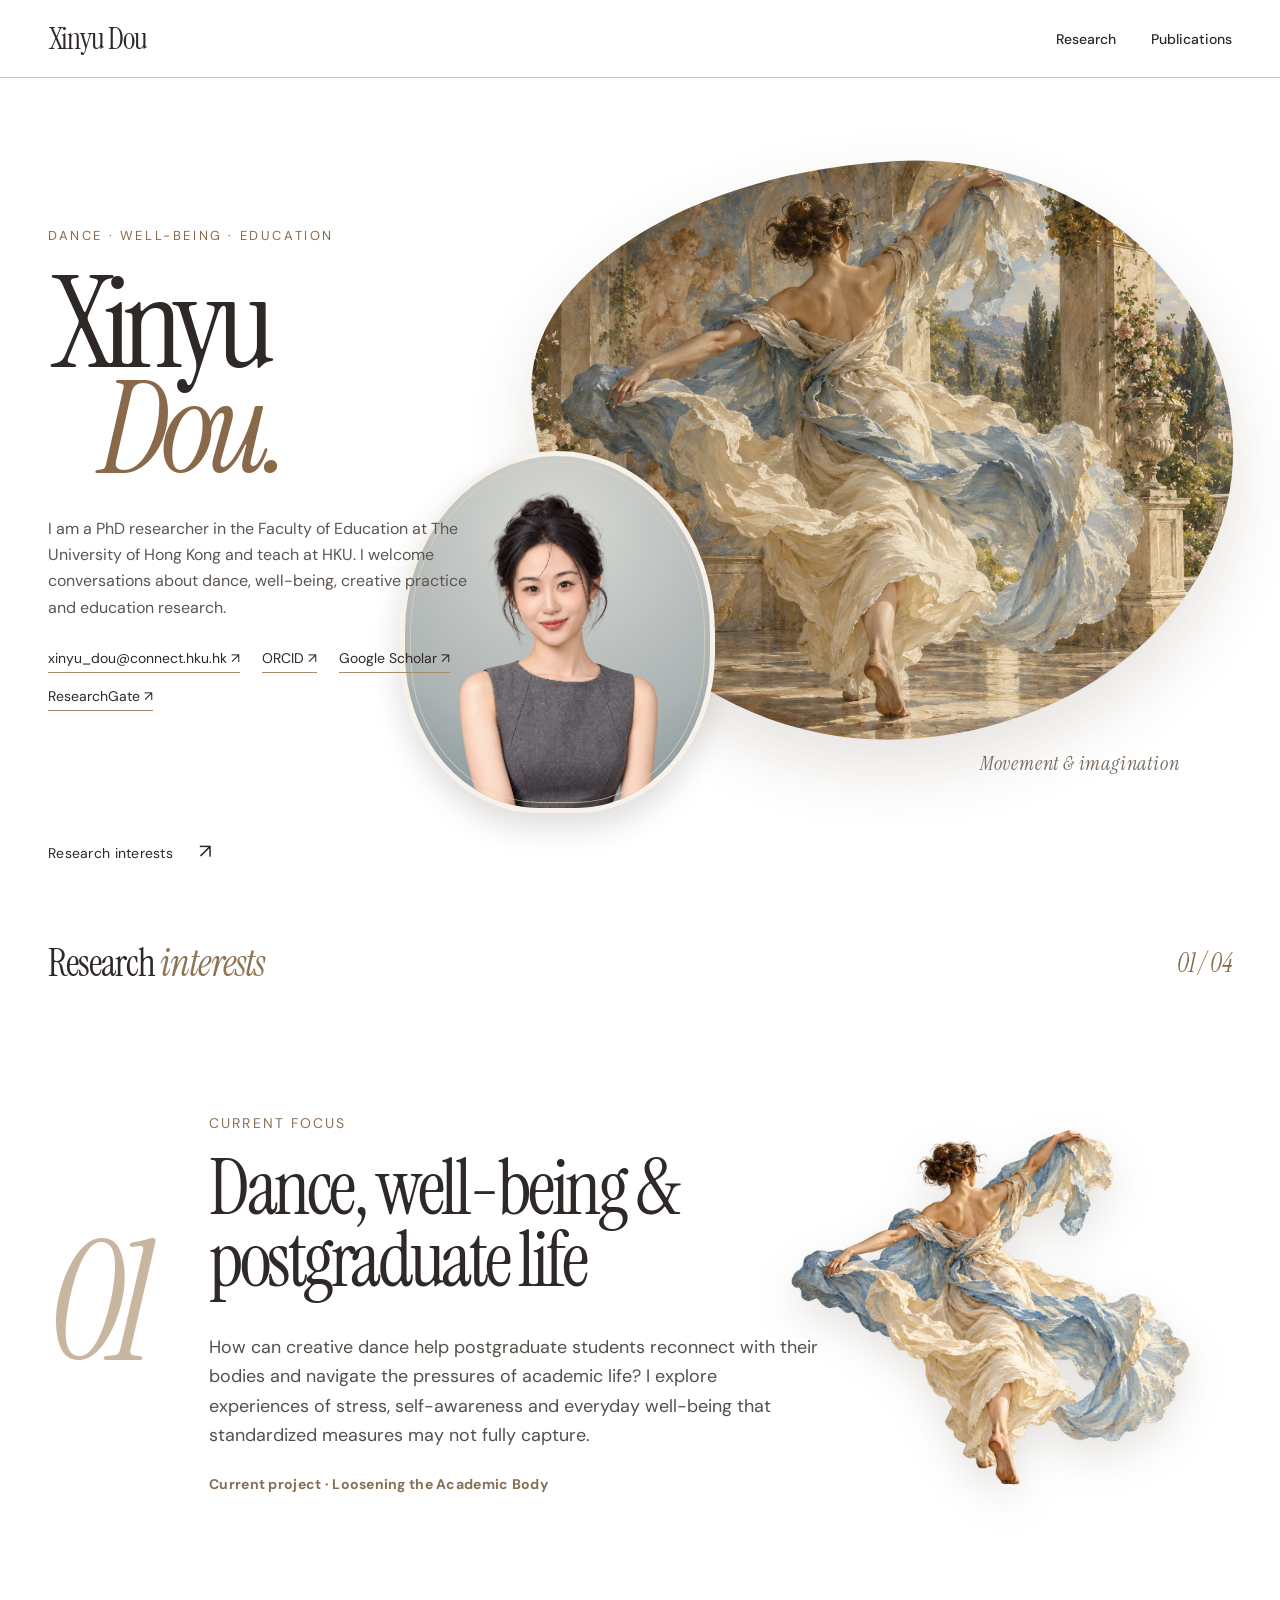
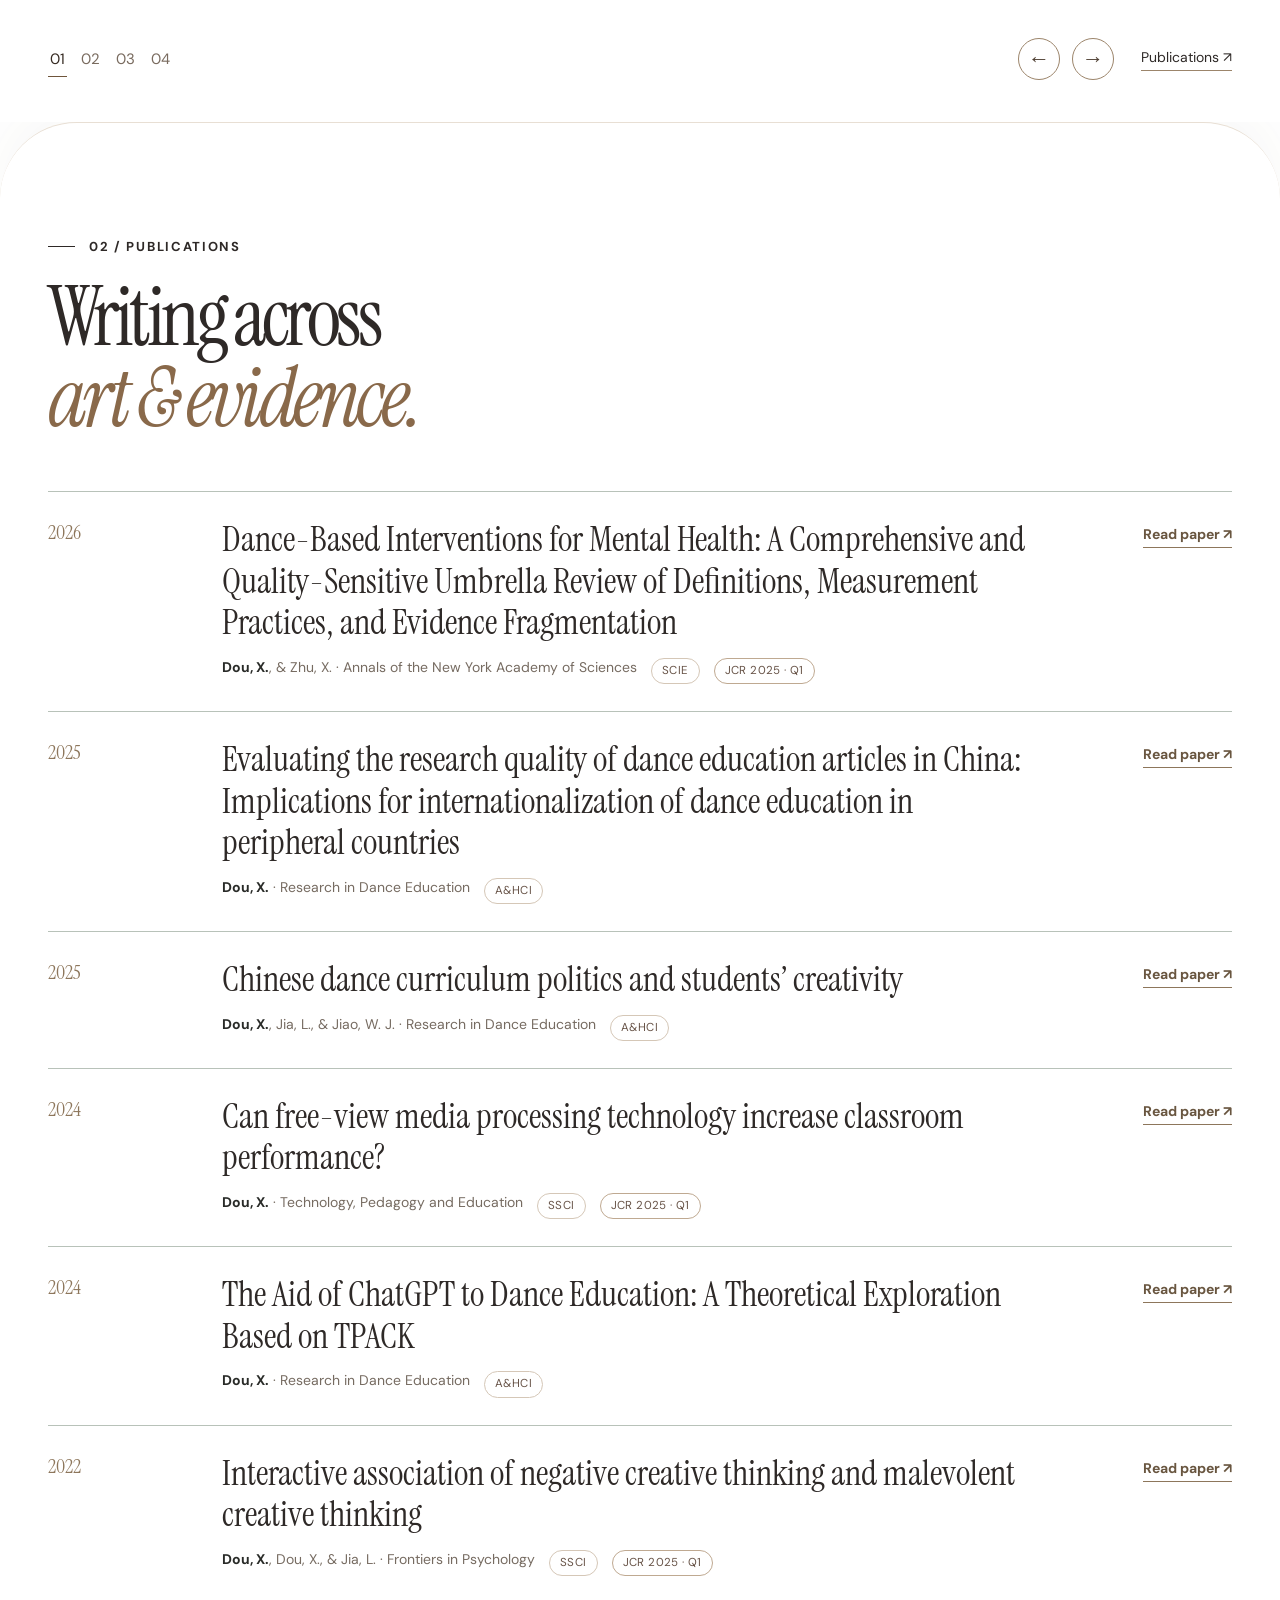
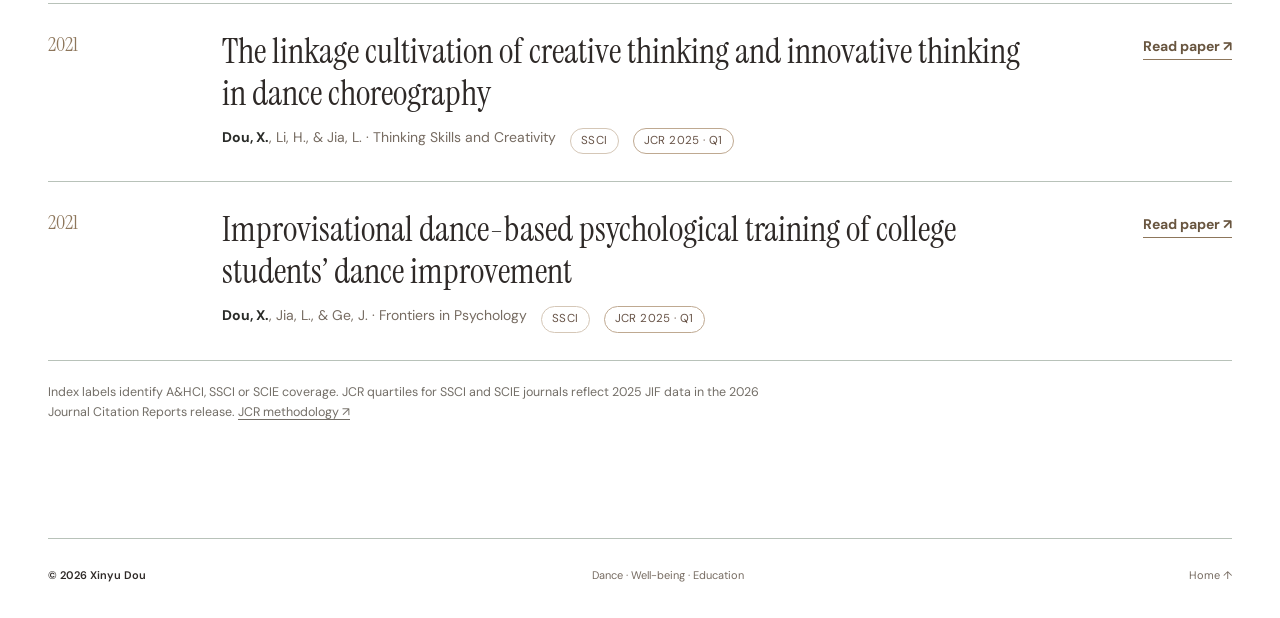
==== index.html @ aacbd39c "Publish Xinyu Dou academic website" ====
<!doctype html>
<html lang="en">
<head>
  <meta charset="utf-8">
  <meta name="viewport" content="width=device-width, initial-scale=1">
  <meta name="theme-color" content="#f6f1e9">
  <meta name="description" content="Xinyu Dou studies dance, well-being, creativity and education. Explore her research, publications and current project, Loosening the Academic Body.">
  <title>Xinyu Dou — Dance, Well-being & Education</title>
  <link rel="icon" href="data:image/svg+xml,%3Csvg xmlns='http://www.w3.org/2000/svg' viewBox='0 0 64 64'%3E%3Crect width='64' height='64' rx='32' fill='%231e2929'/%3E%3Ctext x='32' y='43' text-anchor='middle' fill='%23f5f1e9' font-family='Georgia' font-size='34'%3EX%3C/text%3E%3C/svg%3E">
  <link rel="stylesheet" href="style.css">
</head>
<body class="home">
  <header class="site-header"><div class="container header-inner">
    <a class="brand" href="#home" aria-label="Xinyu Dou, home">Xinyu Dou</a>
    <nav aria-label="Main navigation"><a href="#research">Research</a><a href="#publications">Publications</a></nav>
  </div></header>
  <main>
    <section class="hero" id="home" aria-labelledby="hero-heading">
      <div class="container hero-inner">
        <div class="hero-composition">
          <div class="hero-content">
            <p class="hero-kicker">Dance · Well-being · Education</p>
            <h1 id="hero-heading">Xinyu<br><em>Dou.</em></h1>
            <p class="hero-lead">I am a PhD researcher in the Faculty of Education at The University of Hong Kong and teach at HKU. I welcome conversations about dance, well-being, creative practice and education research.</p>
            <div class="hero-links" aria-label="Contact and academic profiles"><a href="mailto:xinyu_dou@connect.hku.hk">xinyu_dou@connect.hku.hk ↗</a><a href="https://orcid.org/0000-0001-5533-6642" target="_blank" rel="noopener noreferrer">ORCID ↗</a><a href="https://scholar.google.com/citations?hl=zh-CN&amp;user=8hq6ZG4AAAAJ" target="_blank" rel="noopener noreferrer">Google Scholar ↗</a><a href="https://www.researchgate.net/profile/Xinyu-Dou-6" target="_blank" rel="noopener noreferrer">ResearchGate ↗</a></div>
          </div>
          <figure class="hero-art hero-portrait"><div class="hero-painting"><img src="dance-allegory.webp" alt="Oil painting of a dancer turning beneath classical arches, with flowing blue and ivory fabric" width="1536" height="1024"></div><div class="portrait-medallion"><img src="xinyu-cutout.webp" alt="Portrait of Xinyu Dou" width="1122" height="1402"></div><figcaption>Movement &amp; imagination</figcaption></figure>
        </div>
        <a class="hero-next" href="#research">Research interests <span aria-hidden="true">↗</span></a>
      </div>
    </section>

    <section class="research" id="research" aria-labelledby="research-heading" tabindex="0">
      <div class="research-stage-top container"><h2 id="research-heading">Research <em>interests</em></h2><span id="research-position" aria-live="polite">01 / 04</span></div>
      <div class="research-stage" aria-live="off" data-active="1">
        <article class="research-panel is-active" id="interest-1"><div class="container panel-inner"><span class="panel-index">01</span><div class="panel-copy"><span class="panel-overline">Current focus</span><h3>Dance, well-being &amp; postgraduate life</h3><p>How can creative dance help postgraduate students reconnect with their bodies and navigate the pressures of academic life? I explore experiences of stress, self-awareness and everyday well-being that standardized measures may not fully capture.</p><span class="project">Current project · Loosening the Academic Body</span></div></div></article>
        <article class="research-panel" id="interest-2" aria-hidden="true" inert><div class="container panel-inner"><span class="panel-index">02</span><div class="panel-copy"><h3>Creativity &amp; mental health</h3><p>Evidence synthesis on creative activities, psychological well-being and how both are defined and measured.</p></div></div></article>
        <article class="research-panel" id="interest-3" aria-hidden="true" inert><div class="container panel-inner"><span class="panel-index">03</span><div class="panel-copy"><h3>Dance education &amp; research quality</h3><p>Creative thinking, curricula and stronger conceptual and methodological foundations for dance research.</p></div></div></article>
        <article class="research-panel" id="interest-4" aria-hidden="true" inert><div class="container panel-inner"><span class="panel-index">04</span><div class="panel-copy"><h3>Technology-enhanced dance learning</h3><p>Digital media and AI in dance education, with artistic and embodied learning kept in view.</p></div></div></article>
        <figure class="research-art" role="img" aria-label="A dancer moving beneath classical arches"><div class="art-scene is-active" aria-hidden="true"><img class="art-person" src="research-dance-person.webp" alt="" decoding="async"></div><div class="art-scene" aria-hidden="true"><img class="art-person" src="research-creativity-person.webp" alt="" decoding="async"></div><div class="art-scene" aria-hidden="true"><img class="art-person" src="research-education-person.webp" alt="" decoding="async"></div><div class="art-scene" aria-hidden="true"><img class="art-person" src="research-technology-person.webp" alt="" decoding="async"></div></figure>
      </div>
      <div class="research-stage-bottom container"><div class="research-dots" role="group" aria-label="Choose research interest"><button type="button" class="is-active" aria-label="Show interest 1" aria-current="true">01</button><button type="button" aria-label="Show interest 2">02</button><button type="button" aria-label="Show interest 3">03</button><button type="button" aria-label="Show interest 4">04</button></div><div class="research-controls"><button type="button" id="interest-prev" aria-label="Previous research interest">←</button><button type="button" id="interest-next" aria-label="Next research interest">→</button><a href="#publications">Publications ↗</a></div></div>
    </section>

    <section class="section publication" id="publications" aria-labelledby="pub-heading"><div class="container">
      <div class="section-top"><div><div class="eyebrow">02 / Publications</div><h2 id="pub-heading">Writing across<br><em>art & evidence.</em></h2></div></div>
      <div class="pub-list">
        <article class="pub-item"><span class="pub-year">2026</span><div><h3>Dance-Based Interventions for Mental Health: A Comprehensive and Quality-Sensitive Umbrella Review of Definitions, Measurement Practices, and Evidence Fragmentation</h3><p><strong class="author-self">Dou, X.</strong>, & Zhu, X. · Annals of the New York Academy of Sciences <span class="index-badge">SCIE</span> <span class="jcr">JCR 2025 · Q1</span></p></div><a class="doi" href="https://doi.org/10.1111/nyas.70358" target="_blank" rel="noopener noreferrer" aria-label="Open DOI for Dance-Based Interventions for Mental Health">Read paper ↗</a></article>
        <article class="pub-item"><span class="pub-year">2025</span><div><h3>Evaluating the research quality of dance education articles in China: Implications for internationalization of dance education in peripheral countries</h3><p><strong class="author-self">Dou, X.</strong> · Research in Dance Education <span class="index-badge">A&amp;HCI</span></p></div><a class="doi" href="https://doi.org/10.1080/14647893.2025.2524148" target="_blank" rel="noopener noreferrer" aria-label="Open DOI for Evaluating the research quality of dance education articles in China">Read paper ↗</a></article>
        <article class="pub-item"><span class="pub-year">2025</span><div><h3>Chinese dance curriculum politics and students’ creativity</h3><p><strong class="author-self">Dou, X.</strong>, Jia, L., & Jiao, W. J. · Research in Dance Education <span class="index-badge">A&amp;HCI</span></p></div><a class="doi" href="https://doi.org/10.1080/14647893.2025.2524118" target="_blank" rel="noopener noreferrer" aria-label="Open DOI for Chinese dance curriculum politics and students’ creativity">Read paper ↗</a></article>
        <article class="pub-item"><span class="pub-year">2024</span><div><h3>Can free-view media processing technology increase classroom performance?</h3><p><strong class="author-self">Dou, X.</strong> · Technology, Pedagogy and Education <span class="index-badge">SSCI</span> <span class="jcr">JCR 2025 · Q1</span></p></div><a class="doi" href="https://doi.org/10.1080/1475939X.2024.2342328" target="_blank" rel="noopener noreferrer" aria-label="Open DOI for free-view media processing technology paper">Read paper ↗</a></article>
        <article class="pub-item"><span class="pub-year">2024</span><div><h3>The Aid of ChatGPT to Dance Education: A Theoretical Exploration Based on TPACK</h3><p><strong class="author-self">Dou, X.</strong> · Research in Dance Education <span class="index-badge">A&amp;HCI</span></p></div><a class="doi" href="https://doi.org/10.1080/14647893.2024.2371897" target="_blank" rel="noopener noreferrer" aria-label="Open DOI for ChatGPT and dance education paper">Read paper ↗</a></article>
        <article class="pub-item"><span class="pub-year">2022</span><div><h3>Interactive association of negative creative thinking and malevolent creative thinking</h3><p><strong class="author-self">Dou, X.</strong>, Dou, X., & Jia, L. · Frontiers in Psychology <span class="index-badge">SSCI</span> <span class="jcr">JCR 2025 · Q1</span></p></div><a class="doi" href="https://doi.org/10.3389/fpsyg.2022.939672" target="_blank" rel="noopener noreferrer" aria-label="Open DOI for negative and malevolent creative thinking paper">Read paper ↗</a></article>
        <article class="pub-item"><span class="pub-year">2021</span><div><h3>The linkage cultivation of creative thinking and innovative thinking in dance choreography</h3><p><strong class="author-self">Dou, X.</strong>, Li, H., & Jia, L. · Thinking Skills and Creativity <span class="index-badge">SSCI</span> <span class="jcr">JCR 2025 · Q1</span></p></div><a class="doi" href="https://doi.org/10.1016/j.tsc.2021.100896" target="_blank" rel="noopener noreferrer" aria-label="Open DOI for creative and innovative thinking in dance choreography paper">Read paper ↗</a></article>
        <article class="pub-item"><span class="pub-year">2021</span><div><h3>Improvisational dance-based psychological training of college students’ dance improvement</h3><p><strong class="author-self">Dou, X.</strong>, Jia, L., & Ge, J. · Frontiers in Psychology <span class="index-badge">SSCI</span> <span class="jcr">JCR 2025 · Q1</span></p></div><a class="doi" href="https://doi.org/10.3389/fpsyg.2021.663223" target="_blank" rel="noopener noreferrer" aria-label="Open DOI for improvisational dance-based psychological training paper">Read paper ↗</a></article>
      </div>
      <p class="jcr-note">Index labels identify A&amp;HCI, SSCI or SCIE coverage. JCR quartiles for SSCI and SCIE journals reflect 2025 JIF data in the 2026 Journal Citation Reports release. <a href="https://clarivate.com/academia-government/blog/2024-journal-citation-reports-changes-to-rankings-and-quartiles/" target="_blank" rel="noopener noreferrer">JCR methodology ↗</a></p>
    </div></section>
  </main>
  <footer><div class="container footer-inner"><strong>© 2026 Xinyu Dou</strong><span>Dance · Well-being · Education</span><a href="index.html">Home ↑</a></div></footer>
  <script src="research.js" defer></script>
  <script src="site-motion.js" defer></script>
</body>
</html>
---- style.css ----
@import url('https://fonts.googleapis.com/css2?family=DM+Sans:wght@400;500;600;700&family=Instrument+Serif:ital@0;1&display=swap');
:root{--paper:#f7f7f3;--ink:#212421;--muted:#667069;--line:#ccd2cb;--soft:#ebeee9;--white:#fff}
*{box-sizing:border-box}
html{scroll-behavior:smooth}
body{margin:0;background:var(--paper);color:var(--ink);font-family:"DM Sans",Arial,sans-serif;-webkit-font-smoothing:antialiased}
a{color:inherit;text-decoration:none}
a:focus-visible,summary:focus-visible{outline:2px solid #708573;outline-offset:5px}
h1,h2,h3,p{margin-top:0}
.container{width:min(1360px,calc(100% - 96px));margin-inline:auto}
.eyebrow,.card-label{font-size:11px;font-weight:700;letter-spacing:.17em;text-transform:uppercase}
.eyebrow{display:flex;gap:14px;align-items:center}
.eyebrow:before{content:"";height:1px;width:27px;background:currentColor}
.accent{color:var(--muted)}
.site-header{border-bottom:1px solid var(--line)}
.header-inner{height:77px;display:flex;align-items:center;justify-content:space-between}
.brand{font:29px/1 "Instrument Serif",Georgia,serif;letter-spacing:-.035em}
.brand small{font:700 9px "DM Sans",Arial,sans-serif;letter-spacing:.19em;text-transform:uppercase;margin-left:8px;color:var(--muted)}
nav{display:flex;align-items:center;gap:35px;font-size:12px;font-weight:700}
nav a:hover{color:#6d806e}
.nav-contact{border:1px solid var(--ink);padding:11px 18px;border-radius:100px;transition:background .2s,color .2s}
.nav-contact:hover{background:var(--ink);color:var(--paper)}

.hero{overflow:hidden}
.hero-inner{position:relative;min-height:770px;display:flex;flex-direction:column}
.hero-topline{display:flex;align-items:center;justify-content:space-between;padding:31px 0;font-size:10px;font-weight:700;letter-spacing:.14em;text-transform:uppercase;color:var(--muted)}
.hero-heading-wrap{display:grid;grid-template-columns:13% 87%;align-items:start;margin:66px 0 43px}
.hero-number{font:12px "DM Sans",Arial,sans-serif;color:var(--muted);padding-top:19px;letter-spacing:.12em}
h1,h2,h3{font-family:"Instrument Serif",Georgia,serif;font-weight:400}
h1{font-size:clamp(86px,11vw,168px);line-height:.86;letter-spacing:-.065em;margin:0;white-space:nowrap}
h1 em{font-style:italic;font-weight:400;display:inline-block;margin-left:10%;color:#58695d}
.hero-bottom{display:grid;grid-template-columns:1fr .8fr;gap:9%;align-items:end;margin-left:13%}
.hero-lead{font-size:18px;line-height:1.75;max-width:490px;margin:0;color:#3f4942}
.hero-lead strong{font-weight:700;color:var(--ink)}
.hero-action{display:flex;align-items:end;gap:34px}
.hero-action>span{font-size:11px;line-height:1.65;color:var(--muted);white-space:nowrap}
.button{background:var(--ink);color:white;display:inline-flex;align-items:center;justify-content:space-between;gap:30px;min-width:198px;padding:16px 19px;border-radius:100px;font-size:12px;font-weight:700;transition:transform .2s,background .2s}
.button:hover{transform:translateY(-2px);background:#49584b}
.arrow{font-size:19px;font-weight:400;line-height:11px}
.gesture{display:block;width:110%;height:auto;max-height:160px;margin:42px -5% -1px;color:#627766;align-self:center}

.section{padding:112px 0}
.section-top{display:grid;grid-template-columns:1fr 290px;gap:80px;align-items:end;margin-bottom:53px}
.section-top h2{font-size:clamp(60px,6.5vw,102px);line-height:.97;letter-spacing:-.055em;margin:22px 0 0}
.section-top h2 em{font-style:italic;font-weight:400;color:#617464}
.section-top>p{font-size:13px;line-height:1.85;color:var(--muted);margin:0 0 5px}
.research{background:#fff}
.research-grid{border-top:1px solid var(--line)}
.feature{display:grid;grid-template-columns:13% 87%;border-bottom:1px solid var(--line);padding:43px 0 50px}
.card-label{color:var(--muted);line-height:1.5}
.feature-inner{display:grid;grid-template-columns:1.1fr .9fr;gap:28px 72px;align-items:start}
.feature h3{font-size:clamp(53px,5.2vw,78px);line-height:.99;letter-spacing:-.045em;margin:0}
.feature p{font-size:14px;line-height:1.85;color:#536057;margin:7px 0 0;max-width:450px}
.project{grid-column:1/-1;font-size:11px;font-weight:700;letter-spacing:.05em;color:#566d5a}
.side-grid{display:block}
.research-card{display:grid;grid-template-columns:13% 87%;border-bottom:1px solid var(--line);padding:34px 0;transition:background .2s}
.research-card:hover{background:#f8faf7}
.research-card .num{font:20px "Instrument Serif",Georgia,serif;color:var(--muted)}
.research-card>div{display:grid;grid-template-columns:1.1fr .9fr;gap:72px}
.research-card h3{font-size:clamp(33px,3.3vw,49px);line-height:1.08;letter-spacing:-.03em;margin:0}
.research-card p{font-size:13px;line-height:1.8;color:var(--muted);margin:3px 0 0;max-width:445px}

.publication{background:var(--soft);padding-bottom:80px}
.pub-list{border-top:1px solid #b8c2b9}
.pub-item{display:grid;grid-template-columns:13% 1fr 125px;gap:20px;border-bottom:1px solid #b8c2b9;padding:27px 0;transition:padding .2s}
.pub-item:hover{padding-left:7px}
.pub-year{font:20px "Instrument Serif",Georgia,serif;color:#667b69}
.pub-item h3{font-size:clamp(25px,2.5vw,37px);line-height:1.2;margin:0 0 9px;max-width:810px}
.pub-item p{font-size:12px;color:var(--muted);line-height:1.6;margin:0}
.doi{justify-self:end;align-self:start;border-bottom:1px solid #617464;padding-bottom:4px;margin-top:6px;color:#455d49;font-size:11px;font-weight:700;white-space:nowrap}
.doi:hover{color:#1e3322}
details{border-bottom:1px solid #b8c2b9}
details summary{list-style:none;cursor:pointer;padding:22px 0;display:flex;align-items:center;justify-content:space-between;font-size:12px;font-weight:700;color:#455d49}
details summary::-webkit-details-marker{display:none}
details summary span:last-child{font-size:21px;line-height:12px;transition:transform .2s}
details[open] summary span:last-child{transform:rotate(45deg)}
.contact-panel{background:#262d27;color:#f7f8f3;margin-top:106px;padding:48px 58px;display:grid;grid-template-columns:.95fr 1.05fr;gap:55px;align-items:end}
.contact-panel h2{font-size:clamp(50px,5.7vw,86px);line-height:1.04;letter-spacing:-.04em;margin:21px 0 0}
.contact-panel p{font-size:14px;color:#c7d1c7;line-height:1.85;max-width:540px;margin:0 0 23px}
.contact-links{display:flex;gap:27px;flex-wrap:wrap}
.contact-links a{font-size:14px;color:#e4f0df;border-bottom:1px solid #94b094;padding-bottom:5px;overflow-wrap:anywhere}
.contact-links a:hover{color:white}
footer{background:var(--soft)}
.footer-inner{border-top:1px solid #b8c2b9;padding:29px 0 36px;display:flex;justify-content:space-between;gap:20px;font-size:11px;color:var(--muted)}
.footer-inner strong{color:var(--ink);font-weight:600}

@media(max-width:1050px){
  h1{font-size:clamp(78px,10.5vw,135px)}
  .hero-bottom{grid-template-columns:1fr;gap:26px}
  .hero-action{align-items:center}
  .feature-inner,.research-card>div{gap:34px}
  .section-top{gap:35px}
  .pub-item{grid-template-columns:90px 1fr 105px}
}
@media(max-width:760px){
  .container{width:calc(100% - 38px)}
  .header-inner{height:68px}
  .brand{font-size:25px}
  nav{gap:15px}
  nav a:nth-child(2){display:none}
  .nav-contact{padding:9px 12px}
  .hero-inner{min-height:0}
  .hero-topline{padding:23px 0}
  .hero-topline span:last-child{display:none}
  .hero-heading-wrap{display:block;margin:57px 0 30px}
  .hero-number{padding:0 0 15px}
  h1{font-size:clamp(67px,13vw,105px);white-space:normal;line-height:.91}
  h1 em{margin-left:0}
  .hero-bottom{margin:0;gap:26px}
  .hero-lead{font-size:15px}
  .hero-action{justify-content:space-between;flex-wrap:wrap;gap:15px}
  .gesture{width:130%;margin:31px -15% -1px;max-height:110px}
  .section{padding:76px 0}
  .section-top{display:block;margin-bottom:36px}
  .section-top h2{font-size:clamp(58px,11vw,83px)}
  .section-top>p{margin:20px 0 0}
  .feature,.research-card{grid-template-columns:44px 1fr;gap:12px}
  .feature{padding:31px 0 35px}
  .feature-inner,.research-card>div{display:block}
  .feature h3{font-size:clamp(50px,9.5vw,75px)}
  .feature p{margin-top:22px}
  .project{margin-top:29px}
  .research-card{padding:25px 0}
  .research-card h3{font-size:37px}
  .research-card p{margin-top:13px}
  .pub-item{grid-template-columns:48px 1fr;gap:12px;padding:22px 0}
  .pub-item h3{font-size:25px}
  .doi{grid-column:2;justify-self:start;margin-top:0}
  .contact-panel{display:block;margin-top:70px;padding:31px 26px}
  .contact-panel h2{font-size:64px;margin-bottom:28px}
  .footer-inner{flex-direction:column}
}
@media(max-width:430px){
  nav a:first-child{display:none}
  h1{font-size:64px}
  .hero-action>span{font-size:10px}
  .feature h3{font-size:51px}
  .research-card h3{font-size:33px}
  .contact-panel h2{font-size:55px}
}
@media(prefers-reduced-motion:reduce){html{scroll-behavior:auto}*,*:before,*:after{transition:none!important}}

/* A quiet, type-led opening screen. */
.hero{background:#fff}
.hero-inner{min-height:calc(100svh - 78px);max-height:none;justify-content:center;padding-top:90px;padding-bottom:90px}
.hero-content{max-width:900px;margin:auto 0}
.hero-kicker{font-size:14px;letter-spacing:.12em;text-transform:uppercase;color:var(--muted);margin-bottom:30px}
.hero h1{font-size:clamp(76px,10vw,156px);line-height:1;letter-spacing:-.055em;white-space:normal}
.hero .hero-lead{font-size:19px;line-height:1.55;margin-top:32px;color:var(--muted);font-weight:400}
.hero-next{position:absolute;bottom:38px;left:0;font-size:14px;border-bottom:1px solid var(--line);padding-bottom:8px}
.hero-next span{margin-left:36px}
.hero-next:hover{border-color:var(--ink)}
@media(max-width:760px){.hero-inner{min-height:calc(100svh - 69px);padding-top:60px;padding-bottom:90px}.hero h1{font-size:clamp(65px,15vw,105px)}.hero-kicker{font-size:12px}.hero .hero-lead{font-size:17px}.hero-next{bottom:30px}}

/* An editorial gallery inspired by painted fabric and historical books. */
:root{--paper:#f6f1e9;--ink:#2e2927;--muted:#766b61;--line:#cfc2b2;--soft:#eee7dd;--white:#fffaf3}
body{background:var(--paper)}
.site-header{background:var(--paper);border-color:var(--line)}
.brand{font-size:30px}
.brand small{color:#806c55}
nav{font-size:14px;font-weight:500}
nav a:hover,.doi:hover{color:#a27948}
.nav-contact{border-radius:0;border-color:var(--line)}
.nav-contact:hover{background:var(--ink);color:var(--paper)}
.hero{background:var(--paper)}
.hero-inner{min-height:calc(100svh - 78px);padding-block:55px 75px}
.hero-composition{display:grid;grid-template-columns:minmax(0,.9fr) minmax(0,1.1fr);align-items:center;gap:clamp(20px,4vw,72px);width:100%;margin:auto 0}
.hero-content{z-index:1;margin:0;align-self:center}
.hero-kicker{font-size:13px;letter-spacing:.2em;margin-bottom:28px;color:#8b745b}
.hero h1{font-size:clamp(86px,10vw,156px);line-height:.82;letter-spacing:-.065em;white-space:normal}
.hero h1 em{font-weight:400;font-style:italic;margin-left:12%;color:#89694a}
.hero .hero-lead{font-size:18px;line-height:1.65;margin:50px 0 0 13%;color:#5d554f}
.hero-art{position:relative;margin:0;min-width:0;padding:12px;background:#e1d5c3;box-shadow:0 22px 60px #34251920}
.hero-art:before{content:"";position:absolute;inset:5px;border:1px solid #f9f0de;pointer-events:none;z-index:1}
.hero-art img{display:block;width:100%;aspect-ratio:4/5;object-fit:cover;object-position:70% center}
.hero-art figcaption{position:absolute;right:18px;bottom:-34px;font:italic 16px "Instrument Serif",Georgia,serif;color:#766b61}
.hero-next{bottom:28px;border:0;font-size:14px;letter-spacing:.02em}
.hero-next span{font-size:20px;margin-left:22px;display:inline-block;transition:transform .25s}
.hero-next:hover span{transform:translateY(5px)}
.section{padding-block:115px}
.research{background:#fffaf3}
.publication{background:#eee7dd}
.section-top h2,.contact-panel h2{font-size:clamp(58px,6.5vw,100px)}
.section-top h2 em{color:#89694a}
.section-top>p,.feature p,.research-card p,.contact-panel p{font-size:16px;line-height:1.75}
.eyebrow,.card-label{font-size:13px;letter-spacing:.13em}
.feature{grid-template-columns:16% 84%;padding-block:48px}
.feature-inner{grid-template-columns:1.1fr .9fr}
.feature h3{font-size:clamp(54px,5.4vw,86px)}
.project{font-size:13px;color:#866f55}
.research-scroll-heading{display:flex;align-items:center;justify-content:space-between;padding:40px 0 20px;font:italic 29px "Instrument Serif",Georgia,serif}
.scroll-controls{display:flex;gap:8px}
.scroll-controls button{width:42px;height:42px;border:1px solid var(--line);border-radius:50%;background:transparent;color:var(--ink);font-size:21px;cursor:pointer}
.scroll-controls button:hover{background:var(--ink);color:#fff}
.side-grid{display:flex;overflow-x:auto;scroll-snap-type:x mandatory;scrollbar-width:thin;gap:16px;padding-bottom:24px}
.research-card{flex:0 0 min(410px,82vw);min-height:280px;display:flex;flex-direction:column;justify-content:space-between;scroll-snap-align:start;border:1px solid var(--line);padding:28px 30px;background:#f6f1e9}
.research-card:hover{background:#efe5d8}
.research-card .num{font-size:23px;color:#94785c}
.research-card>div{display:block}
.research-card h3{font-size:44px}
.research-card p{margin:14px 0 0}
.pub-item h3{font-size:clamp(27px,2.7vw,39px)}
.pub-item p{font-size:14px}
.pub-year{color:#8d765b}
.doi{font-size:14px;color:#695640;border-color:#8d765b}
details summary{font-size:15px;color:#695640}
.contact-panel{background:#342e2a}
.contact-panel p{color:#dfd4c8}
.contact-links a{color:#f3e3c8;border-color:#b19774}
footer{background:#eee7dd}
@media(max-width:900px){.hero-composition{grid-template-columns:1fr 1fr}.hero h1{font-size:clamp(70px,10vw,105px)}.hero .hero-lead{margin-left:0;margin-top:32px}.hero-art img{aspect-ratio:3/4}}
@media(max-width:760px){.hero-inner{padding:42px 0 85px;min-height:calc(100svh - 69px)}.hero-composition{grid-template-columns:1fr;gap:35px}.hero-content{order:1}.hero-art{order:0;width:min(72%,360px);justify-self:end;padding:7px}.hero-art img{aspect-ratio:1.28;object-position:70% 58%}.hero-art figcaption{display:none}.hero-kicker{margin-bottom:18px;font-size:12px}.hero h1{font-size:clamp(68px,15vw,105px)}.hero h1 br{display:none}.hero h1 em{margin-left:0}.hero .hero-lead{font-size:16px;margin-top:20px}.hero-next{bottom:25px}.section{padding-block:80px}.feature{display:block}.feature-inner{display:block}.feature h3{font-size:58px}.feature p{margin-top:22px}.project{margin-top:22px}.research-card{flex-basis:min(330px,82vw);min-height:270px}.research-card h3{font-size:38px}.section-top>p{font-size:16px}.contact-panel h2{font-size:58px}}
@media(max-width:430px){.hero-art{width:78%}.hero h1{font-size:68px}.hero-kicker{letter-spacing:.12em}.research-card{padding:23px}.research-card h3{font-size:34px}}
@media(prefers-reduced-motion:no-preference){.hero-art{animation:arrive .9s ease-out both}.hero-content{animation:arrive .9s .12s ease-out both}@keyframes arrive{from{opacity:0;transform:translateY(18px)}to{opacity:1;transform:translateY(0)}}@supports(animation-timeline:view()){.research-card,.pub-item{animation:reveal linear both;animation-timeline:view();animation-range:entry 0% entry 30%}@keyframes reveal{from{opacity:.35;transform:translateY(18px)}to{opacity:1;transform:translateY(0)}}}}

/* The supplied portrait is cut out and set in a soft medallion. */
.hero-portrait{background:none;box-shadow:none;padding:0;justify-self:center;width:min(100%,520px)}
.hero-portrait:before{display:none}
.portrait-medallion{position:relative;width:100%;aspect-ratio:1/1.12;border-radius:48% 48% 7% 7%;background:radial-gradient(circle at 52% 30%,#b3c0cc 0%,#7b91aa 52%,#405776 100%);overflow:hidden;box-shadow:0 22px 65px #35404b28}
.portrait-medallion:before{content:"";position:absolute;inset:10px;border:1px solid #e6d4b3aa;border-radius:48% 48% 7% 7%;z-index:2;pointer-events:none}
.hero-portrait img{position:absolute;bottom:-12%;left:7%;width:86%;height:auto;aspect-ratio:auto;object-fit:contain;object-position:bottom;filter:none}
.hero-portrait figcaption{position:static;text-align:right;margin-top:13px;font-size:17px}
.dance-interlude{position:relative;height:min(53vw,570px);min-height:320px;overflow:hidden;background:#546376}
.dance-interlude img{width:100%;height:100%;object-fit:cover;object-position:center 55%;display:block}
.dance-interlude:after{content:"";position:absolute;inset:0;background:linear-gradient(90deg,#20273175,transparent 55%);pointer-events:none}
.dance-interlude span{position:absolute;z-index:1;left:max(5vw,30px);bottom:clamp(32px,5vw,70px);max-width:600px;color:#fff7ec;font:italic clamp(39px,5.3vw,80px)/1 "Instrument Serif",Georgia,serif;text-shadow:0 2px 16px #20263180}
@media(max-width:760px){.hero-portrait{width:min(73%,350px);justify-self:end}.portrait-medallion{aspect-ratio:1/1.04}.hero-portrait img{width:92%;left:4%;bottom:-17%}.hero-portrait figcaption{display:none}.dance-interlude{min-height:350px}.dance-interlude img{object-position:70% center}.dance-interlude span{max-width:270px}}

/* Curved, overlapping composition: the painting leads and the portrait signs it. */
.hero-inner{padding-block:55px 95px}
.hero-composition{grid-template-columns:minmax(0,.73fr) minmax(0,1.27fr);gap:0}
.hero-content{position:relative;z-index:3}
.hero-kicker{color:#876b4b}
.hero h1{font-size:clamp(86px,10vw,154px)}
.hero-portrait{position:relative;width:100%;height:clamp(460px,48vw,690px);max-width:750px;justify-self:end}
.hero-painting{position:absolute;inset:0 0 6% 7%;overflow:hidden;border-radius:54% 46% 49% 51% / 37% 51% 49% 63%;transform:rotate(-3deg);box-shadow:0 28px 65px #55402b25}
.hero-painting img{width:100%;height:100%;object-fit:cover;object-position:48% center;transform:scale(1.07) rotate(3deg)}
.portrait-medallion{position:absolute;z-index:2;left:-8%;bottom:-3%;width:34%;aspect-ratio:1/1.17;border-radius:50% 50% 44% 44%;background:radial-gradient(circle at 50% 25%,#d8d0c3,#a7a69f 72%,#6d7b88);border:7px solid var(--paper);box-shadow:0 14px 30px #40372d2c}
.portrait-medallion:before{inset:5px;border-radius:inherit}
.hero-portrait .portrait-medallion img{width:110%;left:-5%;bottom:-20%;height:auto;object-fit:contain}
.hero-portrait figcaption{position:absolute;right:7%;bottom:0;font-size:20px;letter-spacing:.04em}
.hero .hero-lead{margin-left:0}
.research{background:#fffaf3}
.research-grid{border:0}
.feature{grid-template-columns:14% 86%;border-top:1px solid var(--line);border-bottom:0;padding-block:50px 62px}
.feature-inner{grid-template-columns:1fr 1fr}
.feature h3{max-width:600px}
.research-scroll-heading{padding-top:20px}
.side-grid{gap:34px;padding:15px 6px 50px;scroll-padding:6px}
.research-card{position:relative;flex-basis:min(400px,78vw);min-height:300px;border:0;border-top:1px solid #a99170;border-radius:0;background:transparent;padding:22px 8px 15px;transition:color .2s}
.research-card:nth-child(2){margin-top:60px}
.research-card:nth-child(3){margin-top:24px}
.research-card:hover{background:transparent;color:#8b6848}
.research-card .num{font-size:30px}
.research-card h3{font-size:clamp(40px,3.4vw,53px)}
.research-card p{font-size:16px}
.publication{border-radius:7vw 7vw 0 0}
.contact-panel{border-radius:110px 18px 110px 18px;padding:65px 75px;background:#3b3937}
@media(max-width:900px){.hero h1{font-size:clamp(70px,10vw,110px)}.hero-portrait{height:clamp(380px,50vw,570px)}.portrait-medallion{width:39%}}
@media(max-width:760px){.hero-inner{padding-block:30px 80px}.hero-composition{display:flex;flex-direction:column;align-items:stretch}.hero-content{order:0}.hero-kicker{margin-bottom:18px}.hero h1{font-size:clamp(74px,15vw,108px)}.hero .hero-lead{margin-top:20px}.hero-portrait{order:1;height:clamp(300px,76vw,480px);width:88%;align-self:flex-end;margin-top:24px}.hero-painting{inset:0 0 5% 4%}.portrait-medallion{width:34%;left:-9%;bottom:-4%;border-width:5px}.hero-portrait .portrait-medallion img{width:110%;left:-5%;bottom:-20%}.hero-portrait figcaption{display:none}.hero-next{bottom:18px}.feature-inner{display:block}.feature{padding-bottom:45px}.research-card{flex-basis:min(320px,78vw);min-height:290px}.research-card:nth-child(2){margin-top:38px}.research-card:nth-child(3){margin-top:15px}.contact-panel{padding:44px 28px;border-radius:60px 10px 60px 10px}}
@media(max-width:430px){.hero-portrait{height:300px}.hero h1{font-size:70px}.hero .hero-lead{font-size:15px}.hero-next{font-size:13px}}
.orcid-inline{color:#695640;border-bottom:1px solid currentColor;text-underline-offset:3px}
.orcid-inline:hover{color:#a27948}
.hero .hero-lead{max-width:490px;font-size:16px;line-height:1.65;margin-top:34px}
.hero-links{display:flex;flex-wrap:wrap;gap:13px 22px;max-width:510px;margin-top:27px;font-size:14px;line-height:1.5}
.hero-links a{border-bottom:1px solid #a48b6b;padding-bottom:3px;overflow-wrap:anywhere}
.hero-links a:hover{color:#9a7451;border-color:currentColor}
@media(max-width:760px){.hero-inner{min-height:0}.hero .hero-lead{font-size:15px;margin-top:23px}.hero-links{font-size:14px;gap:10px 18px;margin-top:20px}.hero-next{position:static;align-self:flex-start;margin-top:35px}.hero-portrait{margin-top:30px}}

/* One research interest per vertical scroll stop. */
.research{height:100svh;overflow-y:auto;scroll-snap-type:y mandatory;overscroll-behavior-y:auto;scrollbar-width:thin;background:#f9f5ed}
.research-intro{min-height:100%;display:flex;flex-direction:column;justify-content:center;scroll-snap-align:start;scroll-snap-stop:always;padding-block:80px}
.research-intro h2{font:400 clamp(76px,9vw,148px)/.92 "Instrument Serif",Georgia,serif;letter-spacing:-.055em;margin:25px 0 20px}
.research-intro h2 em{font-weight:400;color:#8c7356}
.research-intro p{font-size:19px;color:#615a53}
.research-cue{font-size:14px;color:#846d51;margin-top:70px}
.research-panel{height:100%;min-height:650px;scroll-snap-align:start;scroll-snap-stop:always;overflow:hidden;background:#f2ebe1}
.research-panel:nth-of-type(2){background:#e9e9e5}
.research-panel:nth-of-type(3){background:#eee7dd}
.research-panel:nth-of-type(4){background:#e7e2d9}
.panel-inner{height:100%;display:grid;grid-template-columns:140px minmax(0,800px) 1fr;align-items:center;gap:clamp(24px,5vw,80px);position:relative}
.panel-index{align-self:start;margin-top:75px;font:italic 30px "Instrument Serif",Georgia,serif;color:#977d62}
.panel-copy{position:relative;z-index:1}
.panel-overline{display:block;font-size:14px;text-transform:uppercase;letter-spacing:.15em;color:#8b7255;margin-bottom:20px}
.panel-copy h3{font-size:clamp(64px,7.5vw,120px);line-height:.94;letter-spacing:-.045em;max-width:900px;margin-bottom:36px}
.panel-copy p{font-size:clamp(17px,1.4vw,21px);line-height:1.65;max-width:650px;color:#544f49}
.panel-copy .project{display:block;margin-top:24px;font-size:14px;letter-spacing:.02em}
.panel-next{align-self:end;justify-self:end;margin-bottom:60px;font-size:14px;color:#866d51;white-space:nowrap}
.research-panel:after{content:"";display:block;position:relative;width:35vw;height:35vw;max-width:520px;max-height:520px;border:1px solid #bba68e66;border-radius:48% 52% 59% 41% / 54% 38% 62% 46%;margin:-55vh -6vw 0 auto;pointer-events:none;transform:rotate(-18deg)}
.portrait-medallion{left:-11%;bottom:-6%;width:42%;aspect-ratio:1/1.15;background:radial-gradient(circle at 50% 20%,#d9d9d4,#abb3b3 65%,#7c8c94);border-width:5px}
.hero-portrait .portrait-medallion img{width:89%;left:5.5%;bottom:-5%}
@media(max-width:900px){.panel-inner{grid-template-columns:75px 1fr;gap:25px}.panel-next{position:absolute;right:0;bottom:0}.panel-index{margin-top:45px}.panel-copy h3{font-size:clamp(60px,9vw,95px)}}
@media(max-width:760px){.research{scroll-snap-type:y proximity}.research-intro{min-height:100%;padding-block:60px}.research-intro h2{font-size:clamp(70px,14vw,100px)}.research-panel{min-height:100%;height:auto}.panel-inner{display:flex;flex-direction:column;align-items:flex-start;justify-content:center;gap:25px;padding-block:85px 100px}.panel-index{margin:0;font-size:25px}.panel-copy h3{font-size:clamp(58px,11.7vw,80px);margin-bottom:25px}.panel-copy p{font-size:17px}.panel-next{right:0;bottom:22px;margin:0}.research-panel:after{display:none}.portrait-medallion{width:42%;left:-10%;bottom:-5%}.hero-portrait .portrait-medallion img{width:89%;left:5.5%;bottom:-5%}}

.site-header{position:sticky;top:0;z-index:50;background:#f6f1e9f2;backdrop-filter:blur(14px);-webkit-backdrop-filter:blur(14px)}
#home,#research,#publications{scroll-margin-top:78px}
.research{height:calc(100svh - 78px)}
@media(max-width:760px){#home,#research,#publications{scroll-margin-top:69px}.research{height:calc(100svh - 69px)}.header-inner{gap:18px}.brand{white-space:nowrap}nav{gap:18px}nav a:nth-child(2){display:inline}}
@media(max-width:430px){.brand{font-size:22px}nav{font-size:13px;gap:12px}nav a:first-child{display:inline}}

/* A single animated stage replaces the scrolling research document. */
.research{position:relative;overflow:hidden;scroll-snap-type:none;height:calc(100svh - 78px);min-height:630px;background:#f2ebe1;isolation:isolate}
.research:focus-visible{outline:2px solid #9a7451;outline-offset:-4px}
.research-stage{position:absolute;inset:0;z-index:0}
.research-stage-top,.research-stage-bottom{position:relative;z-index:5;display:flex;align-items:center;justify-content:space-between}
.research-stage-top{padding-top:42px}
.research-stage-top h2{font:400 clamp(27px,3vw,44px)/1.1 "Instrument Serif",Georgia,serif;letter-spacing:-.025em;margin:0}
.research-stage-top h2 em{font-weight:400;color:#8c7356}
.research-stage-top span{font:italic 26px "Instrument Serif",Georgia,serif;color:#886e50}
.research-stage-bottom{position:absolute;left:0;right:0;bottom:42px}
.research-panel{position:absolute;inset:0;height:100%;min-height:0;scroll-snap-align:none;opacity:0;visibility:hidden;transform:translate3d(0,7%,0) scale(.97);transition:opacity .65s ease,transform .75s cubic-bezier(.2,.7,.2,1),visibility 0s .75s;background:#f2ebe1}
.research-panel:nth-of-type(2){background:#e9e9e5}.research-panel:nth-of-type(3){background:#eee7dd}.research-panel:nth-of-type(4){background:#e7e2d9}
.research-panel.is-active{opacity:1;visibility:visible;transform:translate3d(0,0,0) scale(1);transition:opacity .65s ease,transform .75s cubic-bezier(.2,.7,.2,1),visibility 0s}
.panel-inner{height:100%;grid-template-columns:130px minmax(0,790px) 1fr;padding-top:55px;padding-bottom:70px}
.panel-index{align-self:center;margin:0;font:italic clamp(95px,13vw,210px)/1 "Instrument Serif",Georgia,serif;color:#c9b6a0;letter-spacing:-.08em}
.panel-copy h3{font-size:clamp(66px,7vw,112px)}
.research-panel:after{position:absolute;right:-5%;top:18%;margin:0;width:37vw;height:37vw;opacity:.7}
.research-dots,.research-controls{display:flex;align-items:center;gap:12px}
.research-dots button{padding:7px 2px;border:0;border-bottom:1px solid transparent;background:none;color:#796b5f;font:15px "DM Sans",Arial,sans-serif;cursor:pointer}
.research-dots button.is-active{border-color:#6f553b;color:#362a22}
.research-controls button{width:42px;height:42px;border:1px solid #9c856b;border-radius:50%;background:transparent;color:#4f4033;font-size:22px;cursor:pointer}
.research-controls button:hover,.research-controls button:focus-visible{background:#4f4033;color:white}
.research-controls a{margin-left:15px;font-size:14px;border-bottom:1px solid #9c856b;padding-bottom:4px}
@media(max-width:900px){.panel-inner{grid-template-columns:85px 1fr;gap:25px}.panel-index{font-size:110px}.panel-copy h3{font-size:clamp(56px,8vw,88px)}}
@media(max-width:760px){.research{height:calc(100svh - 69px);min-height:620px;touch-action:pan-x pinch-zoom}.research-stage-top{padding-top:28px}.research-stage-top h2{font-size:31px}.research-stage-top span{font-size:20px}.panel-inner{display:flex;flex-direction:column;align-items:flex-start;justify-content:center;gap:12px;padding-top:75px;padding-bottom:95px}.panel-index{font-size:72px;line-height:.8}.panel-copy h3{font-size:clamp(50px,10vw,73px);margin-bottom:22px}.panel-copy p{font-size:16px;line-height:1.55}.panel-overline{font-size:12px;margin-bottom:12px}.panel-copy .project{font-size:13px;margin-top:15px}.research-stage-bottom{bottom:25px}.research-controls{gap:8px}.research-controls a{display:none}.research-controls button{width:38px;height:38px}.research-dots{gap:9px}.research-dots button{font-size:13px}.research-panel:after{display:none}}
@media(max-width:430px){.research{min-height:620px}.panel-copy h3{font-size:50px}.panel-index{font-size:62px}.research-stage-top h2{font-size:29px}}
@media(max-width:760px){.research-controls a{display:inline;font-size:12px;margin-left:3px;white-space:nowrap}.research-controls button{width:34px;height:34px}.research-dots{gap:6px}.research-stage-bottom{gap:8px}}
@media(prefers-reduced-motion:reduce){.research-panel,.research-panel.is-active{transition:none;transform:none}}

/* Separate pages share one warm ivory canvas. */
body,.hero,.research,.publication,.research-panel,.research-panel:nth-of-type(2),.research-panel:nth-of-type(3),.research-panel:nth-of-type(4){background:#f6f1e9}
.research{height:calc(100svh - 78px)}
.publication{border-radius:0;min-height:calc(100svh - 78px)}
.publications-page .publication{padding-top:85px}
nav a[aria-current="page"]{color:#8f704d;border-bottom:1px solid #8f704d;padding-bottom:5px}
@media(max-width:760px){.research{height:calc(100svh - 69px)}.publications-page .publication{padding-top:68px}}

/* Horizontal gallery with a painted counterweight on the right. */
html,body,.site-header,.hero,.research,.publication,.publications-page .publication,footer{background:#fff}
.site-header{background:#fffffff2}
.research-panel,.research-panel:nth-of-type(2),.research-panel:nth-of-type(3),.research-panel:nth-of-type(4){background:transparent}
.research-panel{z-index:1;opacity:0;visibility:hidden;transform:translateX(16%);transition:opacity .6s ease,transform .75s cubic-bezier(.22,.75,.22,1),visibility 0s .75s}
.research-panel.from-left{visibility:visible;transform:translateX(-16%)}
.research-panel.from-right{visibility:visible;transform:translateX(16%)}
.research-panel.is-active{opacity:1;visibility:visible;transform:translateX(0);transition:opacity .6s ease,transform .75s cubic-bezier(.22,.75,.22,1),visibility 0s}
.research-panel.is-leaving-left{opacity:0;visibility:visible;transform:translateX(-16%)}
.research-panel.is-leaving-right{opacity:0;visibility:visible;transform:translateX(16%)}
.panel-inner{grid-template-columns:110px minmax(0,610px) 1fr;gap:clamp(22px,4vw,62px)}
.panel-copy{max-width:610px}
.panel-copy h3{font-size:clamp(60px,6vw,93px)}
.research-panel:after{display:none}
.research-art{position:absolute;z-index:0;right:5%;top:19%;width:min(37vw,540px);height:62%;margin:0;overflow:hidden;border-radius:55% 45% 51% 49% / 43% 54% 46% 57%;box-shadow:0 25px 55px #4436291c;transform:rotate(3deg);transition:transform .9s ease,border-radius .9s ease}
.research-art img{display:block;width:100%;height:100%;object-fit:cover;object-position:46% center;transform:scale(1.1) rotate(-3deg);transition:transform .9s ease,object-position .9s ease}
.research-stage[data-active="2"] .research-art{transform:rotate(-5deg);border-radius:45% 55% 58% 42% / 50% 40% 60% 50%}
.research-stage[data-active="2"] .research-art img{transform:scale(1.22) translateX(-5%)}
.research-stage[data-active="3"] .research-art{transform:rotate(6deg);border-radius:60% 40% 42% 58% / 42% 59% 41% 58%}
.research-stage[data-active="3"] .research-art img{transform:scale(1.18) translateX(5%)}
.research-stage[data-active="4"] .research-art{transform:rotate(-3deg);border-radius:48% 52% 62% 38% / 58% 45% 55% 42%}
.research-stage[data-active="4"] .research-art img{transform:scale(1.25) translateY(-4%)}
@media(max-width:900px){.panel-inner{grid-template-columns:70px minmax(0,58%) 1fr}.panel-copy h3{font-size:clamp(53px,6.5vw,80px)}.research-art{right:3%;width:36vw}}
@media(max-width:760px){.research{touch-action:pan-y pinch-zoom}.panel-inner{display:flex}.panel-copy{max-width:100%;padding-right:5%}.panel-copy h3{font-size:clamp(49px,10vw,68px)}.research-art{right:-9%;top:12%;width:62%;height:38%;opacity:.2;box-shadow:none}.research-stage-bottom{background:linear-gradient(transparent,#fff 35%);padding-top:12px}}
@media(prefers-reduced-motion:reduce){.research-panel,.research-panel.is-active,.research-panel.is-leaving-left,.research-panel.is-leaving-right,.research-art,.research-art img{transition:none}}

/* Painting fills its curved frame; research artwork changes with the topic. */
.hero-painting img{position:static;inset:auto;display:block;width:100%;height:100%;max-height:none;aspect-ratio:auto;object-fit:cover;object-position:47% center;transform:scale(1.07) rotate(3deg)}
.research-art img{position:absolute;inset:0;opacity:0;visibility:hidden;transform:scale(1.06);transition:opacity .65s ease,transform .9s ease,visibility 0s .65s}
.research-art img.is-active{opacity:1;visibility:visible;transition:opacity .65s ease,transform .9s ease,visibility 0s}
@media(prefers-reduced-motion:reduce){.research-art img,.research-art img.is-active{transition:none}}

.jcr{display:inline-block;margin:5px 0 0 10px;padding:3px 10px;border:1px solid #bfa991;border-radius:100px;color:#675347;font-size:.72rem;letter-spacing:.035em;white-space:nowrap;vertical-align:middle}.author-self{font-weight:700;color:#292b28}.jcr-note{max-width:720px;margin:22px 0 0;color:#736e67;font-size:.78rem;line-height:1.6}.jcr-note a{text-decoration:underline;text-underline-offset:3px}

.index-badge{display:inline-block;margin:5px 0 0 10px;padding:3px 10px;border:1px solid #d5c7b7;border-radius:100px;color:#675347;font-size:.72rem;letter-spacing:.035em;white-space:nowrap;vertical-align:middle}

/* Three connected chapters, with room to pause at each composition. */
html{scroll-snap-type:y proximity;scroll-padding-top:78px}
main>section{scroll-snap-align:start}
.site-header::after{content:"";position:absolute;left:0;bottom:-1px;width:100%;height:2px;background:#a58969;transform:scaleX(var(--chapter-progress,0));transform-origin:left;pointer-events:none}
.research{border-radius:clamp(32px,6vw,92px) clamp(32px,6vw,92px) 0 0;border-top:1px solid #e8dfd4;box-shadow:0 -20px 55px #59422a0a}
.publication{border-radius:clamp(32px,6vw,92px) clamp(32px,6vw,92px) 0 0;border-top:1px solid #e8dfd4;box-shadow:0 -20px 55px #59422a0a}
.research-stage::before{content:"";position:absolute;right:2%;top:12%;width:min(45vw,640px);height:78%;border:1px solid #cbb7a080;border-radius:50% 43% 54% 46% / 46% 51% 49% 54%;pointer-events:none;animation:orbit-outline 19s ease-in-out infinite alternate}
.research-art{animation:gallery-shape 12s ease-in-out infinite alternate}
.research-art img.is-active{animation:paint-drift 10s ease-in-out infinite alternate}
.hero-painting{animation:hero-float 9s ease-in-out infinite alternate}
.portrait-medallion{animation:portrait-float 7s ease-in-out infinite alternate}
@keyframes gallery-shape{0%{border-radius:55% 45% 51% 49% / 43% 54% 46% 57%}100%{border-radius:48% 52% 57% 43% / 51% 46% 54% 49%}}
@keyframes paint-drift{0%{transform:scale(1.08) translate3d(-1.5%,1%,0)}100%{transform:scale(1.17) translate3d(1.5%,-1%,0)}}
@keyframes orbit-outline{0%{transform:rotate(-7deg) scale(.98)}100%{transform:rotate(9deg) scale(1.035)}}
@keyframes hero-float{0%{transform:rotate(-3deg) translateY(0)}100%{transform:rotate(-1deg) translateY(-10px)}}
@keyframes portrait-float{0%{transform:translateY(0)}100%{transform:translateY(-7px)}}
@media(max-width:760px){html{scroll-padding-top:69px}.research-stage::before{right:-10%;width:70%;height:46%;top:8%}}
@media(prefers-reduced-motion:reduce){html{scroll-snap-type:none}.research-art,.research-art img.is-active,.research-stage::before,.hero-painting,.portrait-medallion{animation:none!important}}

/* The room stays still while the painted person moves as a separate layer. */
.research{border:0;border-radius:0;box-shadow:none}
.research-stage::before{display:none}
.research-stage .research-art{overflow:visible;border:0;border-radius:0;box-shadow:none;transform:none;animation:none}
.research-art .art-scene{position:absolute;inset:0;opacity:0;visibility:hidden;transition:opacity .7s ease,visibility 0s .7s}
.research-art .art-scene.is-active{opacity:1;visibility:visible;transition:opacity .7s ease,visibility 0s}
.research-art .art-scene img{position:absolute;inset:0;display:block;width:100%;height:100%;max-height:none;object-fit:cover;object-position:center;opacity:1;visibility:visible;transform:none;transition:none}
.research-art .art-scene .art-back{filter:saturate(.92);-webkit-mask-image:radial-gradient(ellipse 75% 75% at 50% 52%,#000 50%,transparent 100%);mask-image:radial-gradient(ellipse 75% 75% at 50% 52%,#000 50%,transparent 100%)}
.research-art .art-scene.is-active .art-person{transform-origin:50% 76%;animation:person-dance 5.2s ease-in-out infinite alternate}
.research-art .art-scene:nth-child(2).is-active .art-person{animation-duration:7s;transform-origin:52% 85%}
.research-art .art-scene:nth-child(3).is-active .art-person{animation-duration:6s}
.research-art .art-scene:nth-child(4).is-active .art-person{animation-duration:4.8s}
@keyframes person-dance{0%{transform:translate3d(-5px,4px,0) rotate(-1.5deg) scale(1.015)}50%{transform:translate3d(2px,-7px,0) rotate(1deg) scale(1.025)}100%{transform:translate3d(8px,-2px,0) rotate(2deg) scale(1.015)}}
@media(max-width:760px){.research-stage .research-art{opacity:.35}}
@media(prefers-reduced-motion:reduce){.research-art .art-scene.is-active .art-person{animation:none}}

/* The research gallery now shows only the dancers, on the white page. */
.research-stage .research-art{top:14%;right:1%;width:min(43vw,650px);height:72%;pointer-events:none}
.research-art .art-scene .art-person{object-fit:contain;filter:drop-shadow(0 16px 20px rgba(82,64,48,.15))}
.research-art .art-scene.is-active .art-person{animation:dancer-turn 4.4s ease-in-out infinite}
.research-art .art-scene:nth-child(2).is-active .art-person{animation:artist-sway 5.5s ease-in-out infinite}
.research-art .art-scene:nth-child(3).is-active .art-person{animation:dancer-turn 3.9s ease-in-out infinite reverse}
.research-art .art-scene:nth-child(4).is-active .art-person{animation:dancer-turn 3.6s ease-in-out infinite}
@keyframes dancer-turn{0%,100%{transform:translate3d(-15px,8px,0) rotate(-4deg) scale(.98)}35%{transform:translate3d(5px,-19px,0) rotate(2deg) scale(1.035)}68%{transform:translate3d(17px,-3px,0) rotate(5deg) scale(1.01)}}
@keyframes artist-sway{0%,100%{transform:translate3d(-8px,4px,0) rotate(-2deg)}50%{transform:translate3d(8px,-10px,0) rotate(2deg)}}
@media(max-width:760px){.research-stage .research-art{right:-7%;top:8%;width:67%;height:50%;opacity:.48}}
@media(prefers-reduced-motion:reduce){.research-art .art-scene.is-active .art-person{animation:none}}
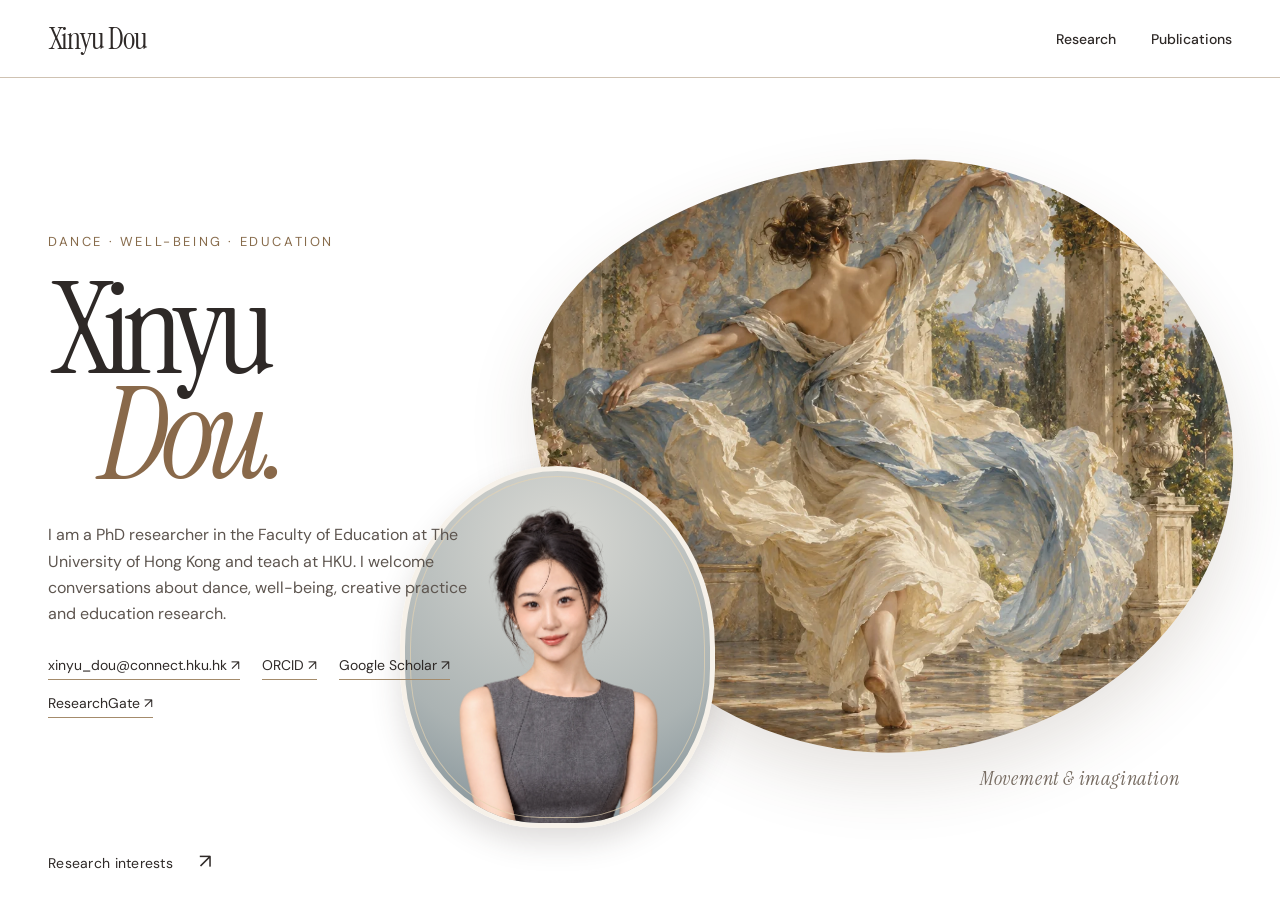
==== commit 6ef053eb: "Add versioning to CSS and JS file links Updated stylesheet and script links to include versioning." ====
--- a/index.html
+++ b/index.html
@@ -7,7 +7,7 @@
   <meta name="description" content="Xinyu Dou studies dance, well-being, creativity and education. Explore her research, publications and current project, Loosening the Academic Body.">
   <title>Xinyu Dou — Dance, Well-being & Education</title>
   <link rel="icon" href="data:image/svg+xml,%3Csvg xmlns='http://www.w3.org/2000/svg' viewBox='0 0 64 64'%3E%3Crect width='64' height='64' rx='32' fill='%231e2929'/%3E%3Ctext x='32' y='43' text-anchor='middle' fill='%23f5f1e9' font-family='Georgia' font-size='34'%3EX%3C/text%3E%3C/svg%3E">
-  <link rel="stylesheet" href="style.css">
+  <link rel="stylesheet" href="style.css?v=fullpage-1">
 </head>
 <body class="home">
   <header class="site-header"><div class="container header-inner">
@@ -58,7 +58,7 @@
     </div></section>
   </main>
   <footer><div class="container footer-inner"><strong>© 2026 Xinyu Dou</strong><span>Dance · Well-being · Education</span><a href="index.html">Home ↑</a></div></footer>
-  <script src="research.js" defer></script>
-  <script src="site-motion.js" defer></script>
+  <script src="research.js?v=fullpage-1" defer></script>
+  <script src="site-motion.js?v=fullpage-1" defer></script>
 </body>
 </html>
--- a/style.css
+++ b/style.css
@@ -405,6 +405,46 @@
 @media(max-width:760px){.research-stage .research-art{opacity:.35}}
 @media(prefers-reduced-motion:reduce){.research-art .art-scene.is-active .art-person{animation:none}}
 
+/* Three independent viewport chapters. The publication list scrolls within its chapter. */
+body.chapters-ready{height:100svh;overflow:hidden}
+.chapters-ready .site-header{position:fixed;inset:0 0 auto;z-index:100;height:78px}
+.chapters-ready main{position:fixed;inset:78px 0 0;overflow:hidden;isolation:isolate}
+.chapters-ready main>section{position:absolute;inset:0;width:100%;height:100%;min-height:0;margin:0;overflow:hidden;scroll-margin:0;scroll-snap-align:none;will-change:transform,opacity;transition:transform .82s cubic-bezier(.22,.75,.2,1),opacity .68s ease,visibility 0s .82s}
+.chapters-ready main>section.is-current{z-index:3;visibility:visible;opacity:1;transform:translate3d(0,0,0);transition:transform .82s cubic-bezier(.22,.75,.2,1),opacity .68s ease,visibility 0s}
+.chapters-ready main>section.is-before{z-index:2;visibility:hidden;opacity:.38;transform:translate3d(0,-22%,0)}
+.chapters-ready main>section.is-after{z-index:2;visibility:hidden;opacity:.38;transform:translate3d(0,100%,0)}
+.chapters-ready .hero{display:flex;align-items:center}
+.chapters-ready .hero-inner{min-height:0;height:100%;padding-block:28px 55px}
+.chapters-ready .hero-composition{min-height:0}
+.chapters-ready .hero-portrait{height:min(70svh,690px)}
+.chapters-ready .hero-next{bottom:18px}
+.chapters-ready .research{border:0;border-radius:0;box-shadow:none}
+.chapters-ready .publication{overflow-y:auto;overscroll-behavior:contain;scrollbar-width:thin;padding-top:65px;padding-bottom:0}
+.chapters-ready .publication>footer{margin-top:65px}
+.chapters-ready .publication .section-top{margin-bottom:38px}
+.chapters-ready .publication .pub-item{padding-block:21px}
+.chapters-ready .publication .pub-item h3{font-size:clamp(24px,2.2vw,34px)}
+.chapters-ready .publication .pub-item:hover{padding-left:7px}
+.chapters-ready main>section.is-current .hero-content,.chapters-ready main>section.is-current .hero-art,.chapters-ready main>section.is-current .research-stage-top,.chapters-ready main>section.is-current .research-stage-bottom,.chapters-ready main>section.is-current .section-top{animation:chapter-arrive .85s both}
+.chapters-ready main>section.is-current .hero-art,.chapters-ready main>section.is-current .research-stage-bottom{animation-delay:.12s}
+@keyframes chapter-arrive{from{opacity:0;translate:0 22px}to{opacity:1;translate:0 0}}
+@media(max-width:760px){
+  .chapters-ready .site-header{height:69px}
+  .chapters-ready main{inset:69px 0 0}
+  .chapters-ready .hero-inner{padding:26px 0 24px;overflow-y:auto}
+  .chapters-ready .hero-composition{margin:auto 0;gap:10px}
+  .chapters-ready .hero-portrait{height:min(37svh,350px);margin-top:10px;width:min(78%,350px)}
+  .chapters-ready .hero h1{font-size:clamp(60px,12vw,88px)}
+  .chapters-ready .hero .hero-lead{margin-top:12px}
+  .chapters-ready .hero-links{margin-top:12px}
+  .chapters-ready .hero-next{position:static;margin-top:12px}
+  .chapters-ready .research{touch-action:pan-y pinch-zoom}
+  .chapters-ready .publication{padding-top:34px}
+  .chapters-ready .publication .pub-item{padding-block:18px}
+}
+@media(max-height:640px){.chapters-ready .hero-inner{overflow-y:auto}.chapters-ready .research .panel-inner{padding-top:58px;padding-bottom:65px}.chapters-ready .research .panel-copy h3{font-size:clamp(42px,5vw,70px);margin-bottom:14px}.chapters-ready .research .panel-copy p{font-size:15px;line-height:1.4}}
+@media(prefers-reduced-motion:reduce){.chapters-ready main>section,.chapters-ready main>section.is-current,.chapters-ready main>section.is-before,.chapters-ready main>section.is-after{transition:none!important}.chapters-ready main>section.is-current .hero-content,.chapters-ready main>section.is-current .hero-art,.chapters-ready main>section.is-current .research-stage-top,.chapters-ready main>section.is-current .research-stage-bottom,.chapters-ready main>section.is-current .section-top{animation:none!important}}
+
 /* The research gallery now shows only the dancers, on the white page. */
 .research-stage .research-art{top:14%;right:1%;width:min(43vw,650px);height:72%;pointer-events:none}
 .research-art .art-scene .art-person{object-fit:contain;filter:drop-shadow(0 16px 20px rgba(82,64,48,.15))}
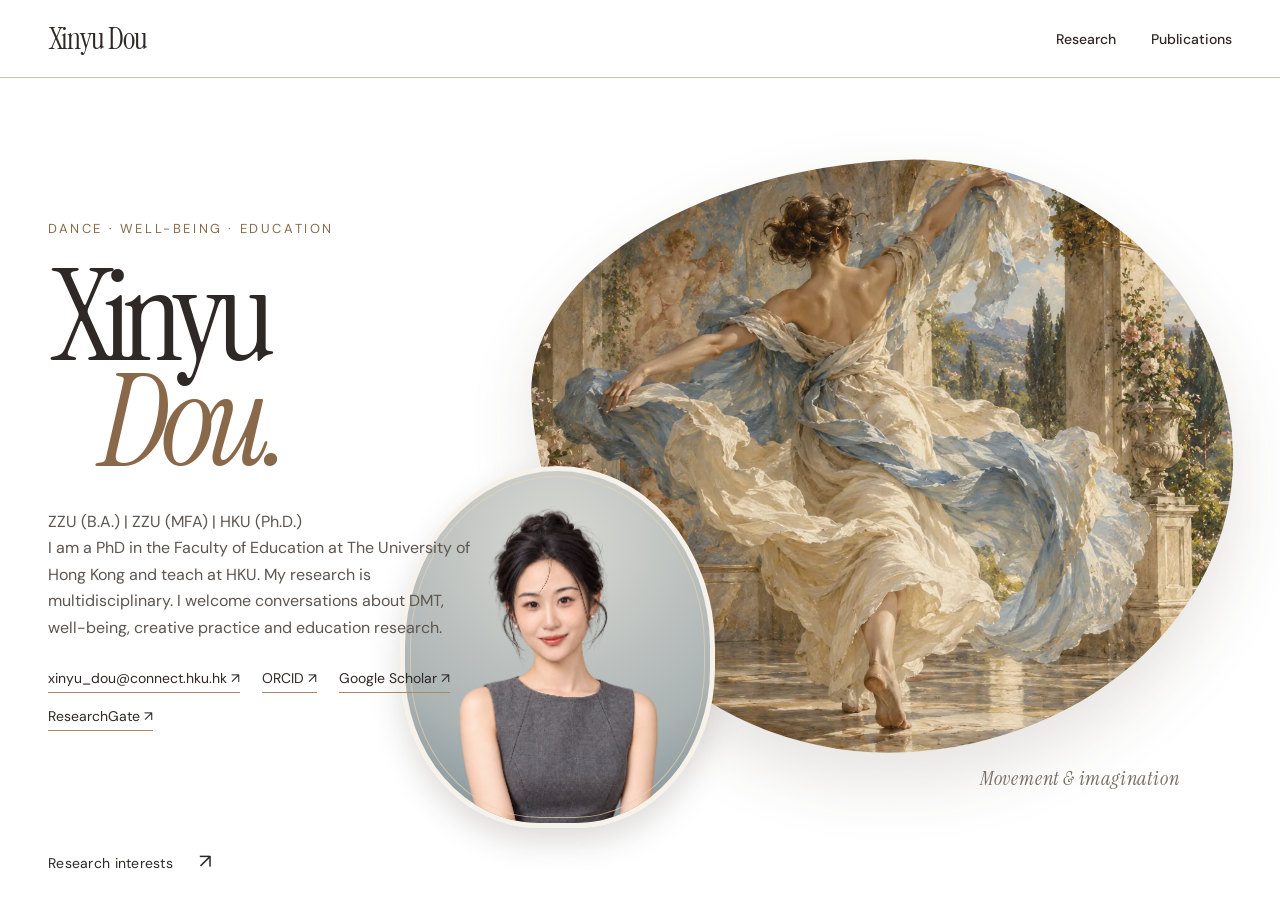
==== commit d9600d60: "Update biography and research focus Updated the hero lead text and current research focus descriptio" ====
--- a/index.html
+++ b/index.html
@@ -21,7 +21,7 @@
           <div class="hero-content">
             <p class="hero-kicker">Dance · Well-being · Education</p>
             <h1 id="hero-heading">Xinyu<br><em>Dou.</em></h1>
-            <p class="hero-lead">I am a PhD researcher in the Faculty of Education at The University of Hong Kong and teach at HKU. I welcome conversations about dance, well-being, creative practice and education research.</p>
+            <p class="hero-lead">ZZU (B.A.) | ZZU (MFA) | HKU (Ph.D.)<br>I am a PhD in the Faculty of Education at The University of Hong Kong and teach at HKU. My research is multidisciplinary. I welcome conversations about DMT, well-being, creative practice and education research.</p>
             <div class="hero-links" aria-label="Contact and academic profiles"><a href="mailto:xinyu_dou@connect.hku.hk">xinyu_dou@connect.hku.hk ↗</a><a href="https://orcid.org/0000-0001-5533-6642" target="_blank" rel="noopener noreferrer">ORCID ↗</a><a href="https://scholar.google.com/citations?hl=zh-CN&amp;user=8hq6ZG4AAAAJ" target="_blank" rel="noopener noreferrer">Google Scholar ↗</a><a href="https://www.researchgate.net/profile/Xinyu-Dou-6" target="_blank" rel="noopener noreferrer">ResearchGate ↗</a></div>
           </div>
           <figure class="hero-art hero-portrait"><div class="hero-painting"><img src="dance-allegory.webp" alt="Oil painting of a dancer turning beneath classical arches, with flowing blue and ivory fabric" width="1536" height="1024"></div><div class="portrait-medallion"><img src="xinyu-cutout.webp" alt="Portrait of Xinyu Dou" width="1122" height="1402"></div><figcaption>Movement &amp; imagination</figcaption></figure>
@@ -33,7 +33,7 @@
     <section class="research" id="research" aria-labelledby="research-heading" tabindex="0">
       <div class="research-stage-top container"><h2 id="research-heading">Research <em>interests</em></h2><span id="research-position" aria-live="polite">01 / 04</span></div>
       <div class="research-stage" aria-live="off" data-active="1">
-        <article class="research-panel is-active" id="interest-1"><div class="container panel-inner"><span class="panel-index">01</span><div class="panel-copy"><span class="panel-overline">Current focus</span><h3>Dance, well-being &amp; postgraduate life</h3><p>How can creative dance help postgraduate students reconnect with their bodies and navigate the pressures of academic life? I explore experiences of stress, self-awareness and everyday well-being that standardized measures may not fully capture.</p><span class="project">Current project · Loosening the Academic Body</span></div></div></article>
+        <article class="research-panel is-active" id="interest-1"><div class="container panel-inner"><span class="panel-index">01</span><div class="panel-copy"><span class="panel-overline">Current focus</span><h3>Dance, well-being &amp; university student's life</h3><p>Currently, I'm working on using LMA to better understand how involution-linked distress and self-destructive behavior develop, how to predict them, and how to prevent them.</p></div></div></article>
         <article class="research-panel" id="interest-2" aria-hidden="true" inert><div class="container panel-inner"><span class="panel-index">02</span><div class="panel-copy"><h3>Creativity &amp; mental health</h3><p>Evidence synthesis on creative activities, psychological well-being and how both are defined and measured.</p></div></div></article>
         <article class="research-panel" id="interest-3" aria-hidden="true" inert><div class="container panel-inner"><span class="panel-index">03</span><div class="panel-copy"><h3>Dance education &amp; research quality</h3><p>Creative thinking, curricula and stronger conceptual and methodological foundations for dance research.</p></div></div></article>
         <article class="research-panel" id="interest-4" aria-hidden="true" inert><div class="container panel-inner"><span class="panel-index">04</span><div class="panel-copy"><h3>Technology-enhanced dance learning</h3><p>Digital media and AI in dance education, with artistic and embodied learning kept in view.</p></div></div></article>
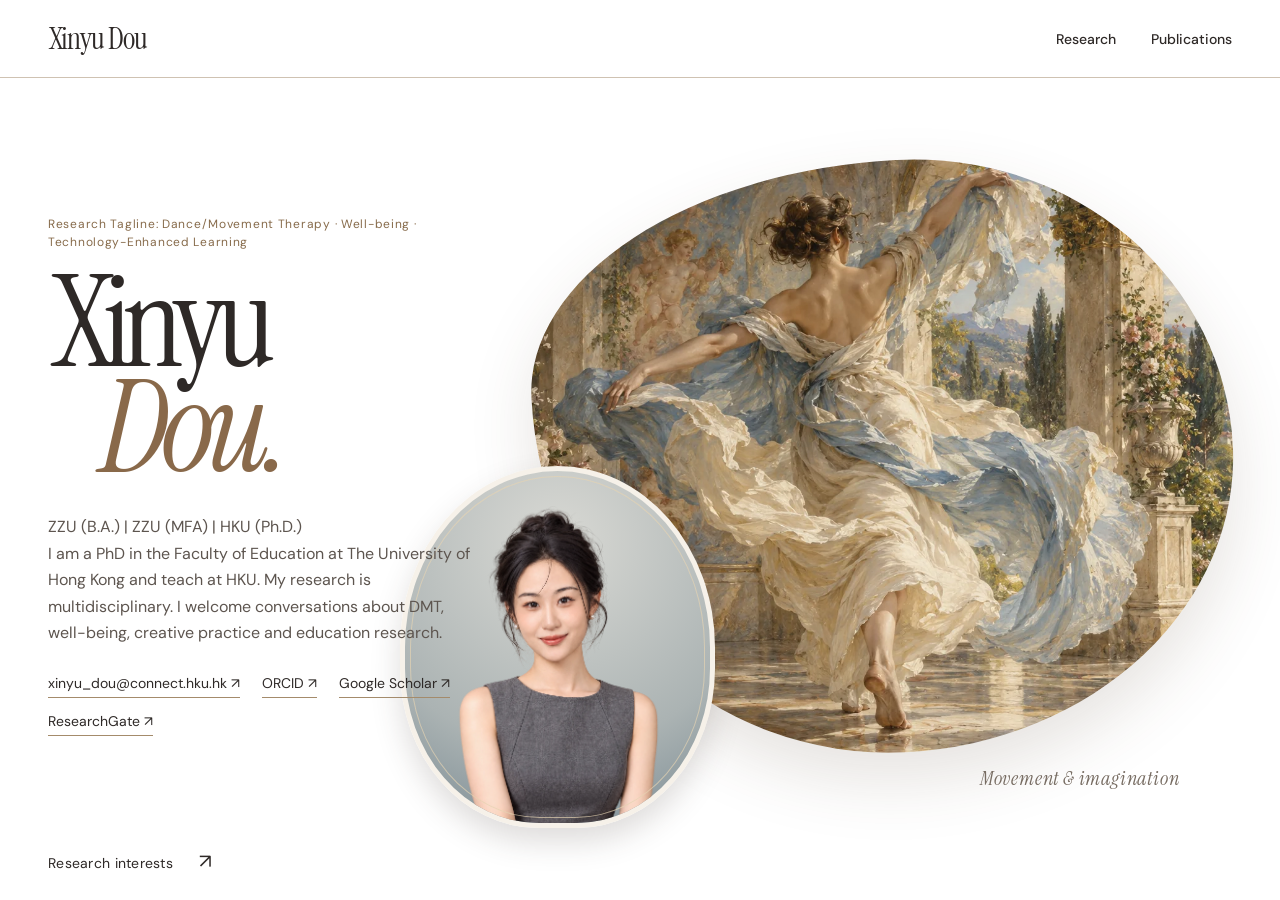
==== commit 7d68bace: "Update research tagline" ====
--- a/index.html
+++ b/index.html
@@ -19,7 +19,7 @@
       <div class="container hero-inner">
         <div class="hero-composition">
           <div class="hero-content">
-            <p class="hero-kicker">Dance · Well-being · Education</p>
+            <p class="hero-kicker">Research Tagline: Dance/Movement Therapy · Well-being · Technology-Enhanced Learning</p>
             <h1 id="hero-heading">Xinyu<br><em>Dou.</em></h1>
             <p class="hero-lead">ZZU (B.A.) | ZZU (MFA) | HKU (Ph.D.)<br>I am a PhD in the Faculty of Education at The University of Hong Kong and teach at HKU. My research is multidisciplinary. I welcome conversations about DMT, well-being, creative practice and education research.</p>
             <div class="hero-links" aria-label="Contact and academic profiles"><a href="mailto:xinyu_dou@connect.hku.hk">xinyu_dou@connect.hku.hk ↗</a><a href="https://orcid.org/0000-0001-5533-6642" target="_blank" rel="noopener noreferrer">ORCID ↗</a><a href="https://scholar.google.com/citations?hl=zh-CN&amp;user=8hq6ZG4AAAAJ" target="_blank" rel="noopener noreferrer">Google Scholar ↗</a><a href="https://www.researchgate.net/profile/Xinyu-Dou-6" target="_blank" rel="noopener noreferrer">ResearchGate ↗</a></div>
--- a/style.css
+++ b/style.css
@@ -405,6 +405,9 @@
 @media(max-width:760px){.research-stage .research-art{opacity:.35}}
 @media(prefers-reduced-motion:reduce){.research-art .art-scene.is-active .art-person{animation:none}}
 
+.hero-kicker{font-size:12px;line-height:1.5;letter-spacing:.06em;text-transform:none;max-width:52rem;margin-bottom:20px}
+@media(max-width:760px){.hero-kicker{font-size:11px;letter-spacing:.03em;margin-bottom:14px}}
+
 /* Three independent viewport chapters. The publication list scrolls within its chapter. */
 body.chapters-ready{height:100svh;overflow:hidden}
 .chapters-ready .site-header{position:fixed;inset:0 0 auto;z-index:100;height:78px}
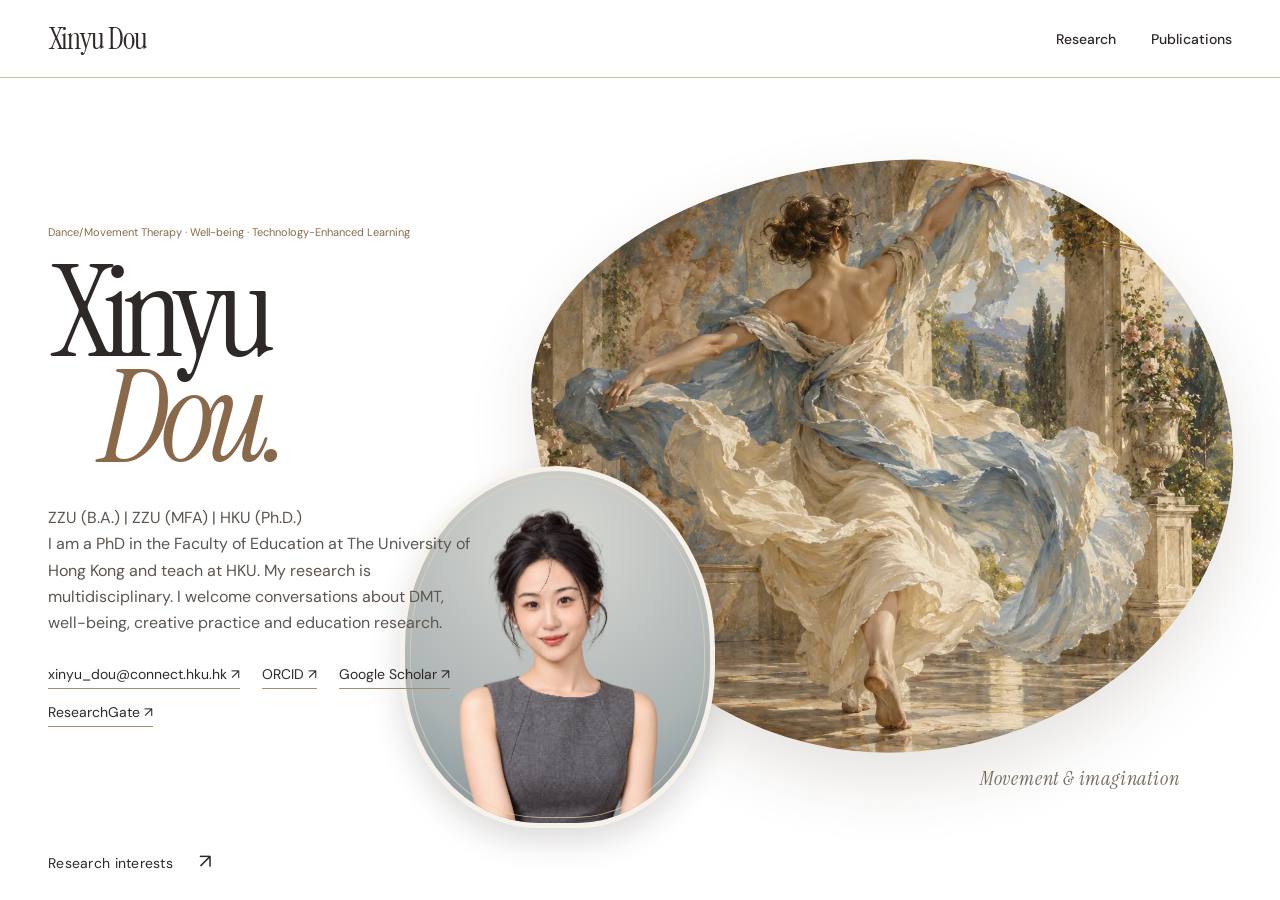
==== commit 33b80831: "Keep research tagline on one line" ====
--- a/index.html
+++ b/index.html
@@ -19,7 +19,7 @@
       <div class="container hero-inner">
         <div class="hero-composition">
           <div class="hero-content">
-            <p class="hero-kicker">Research Tagline: Dance/Movement Therapy · Well-being · Technology-Enhanced Learning</p>
+            <p class="hero-kicker">Dance/Movement Therapy · Well-being · Technology-Enhanced Learning</p>
             <h1 id="hero-heading">Xinyu<br><em>Dou.</em></h1>
             <p class="hero-lead">ZZU (B.A.) | ZZU (MFA) | HKU (Ph.D.)<br>I am a PhD in the Faculty of Education at The University of Hong Kong and teach at HKU. My research is multidisciplinary. I welcome conversations about DMT, well-being, creative practice and education research.</p>
             <div class="hero-links" aria-label="Contact and academic profiles"><a href="mailto:xinyu_dou@connect.hku.hk">xinyu_dou@connect.hku.hk ↗</a><a href="https://orcid.org/0000-0001-5533-6642" target="_blank" rel="noopener noreferrer">ORCID ↗</a><a href="https://scholar.google.com/citations?hl=zh-CN&amp;user=8hq6ZG4AAAAJ" target="_blank" rel="noopener noreferrer">Google Scholar ↗</a><a href="https://www.researchgate.net/profile/Xinyu-Dou-6" target="_blank" rel="noopener noreferrer">ResearchGate ↗</a></div>
--- a/style.css
+++ b/style.css
@@ -405,8 +405,8 @@
 @media(max-width:760px){.research-stage .research-art{opacity:.35}}
 @media(prefers-reduced-motion:reduce){.research-art .art-scene.is-active .art-person{animation:none}}
 
-.hero-kicker{font-size:12px;line-height:1.5;letter-spacing:.06em;text-transform:none;max-width:52rem;margin-bottom:20px}
-@media(max-width:760px){.hero-kicker{font-size:11px;letter-spacing:.03em;margin-bottom:14px}}
+.hero-kicker{font-size:11px;line-height:1.5;letter-spacing:0;text-transform:none;white-space:nowrap;max-width:none;margin-bottom:20px}
+@media(max-width:760px){.hero-kicker{font-size:clamp(6px,1.85vw,11px);margin-bottom:14px}}
 
 /* Three independent viewport chapters. The publication list scrolls within its chapter. */
 body.chapters-ready{height:100svh;overflow:hidden}
